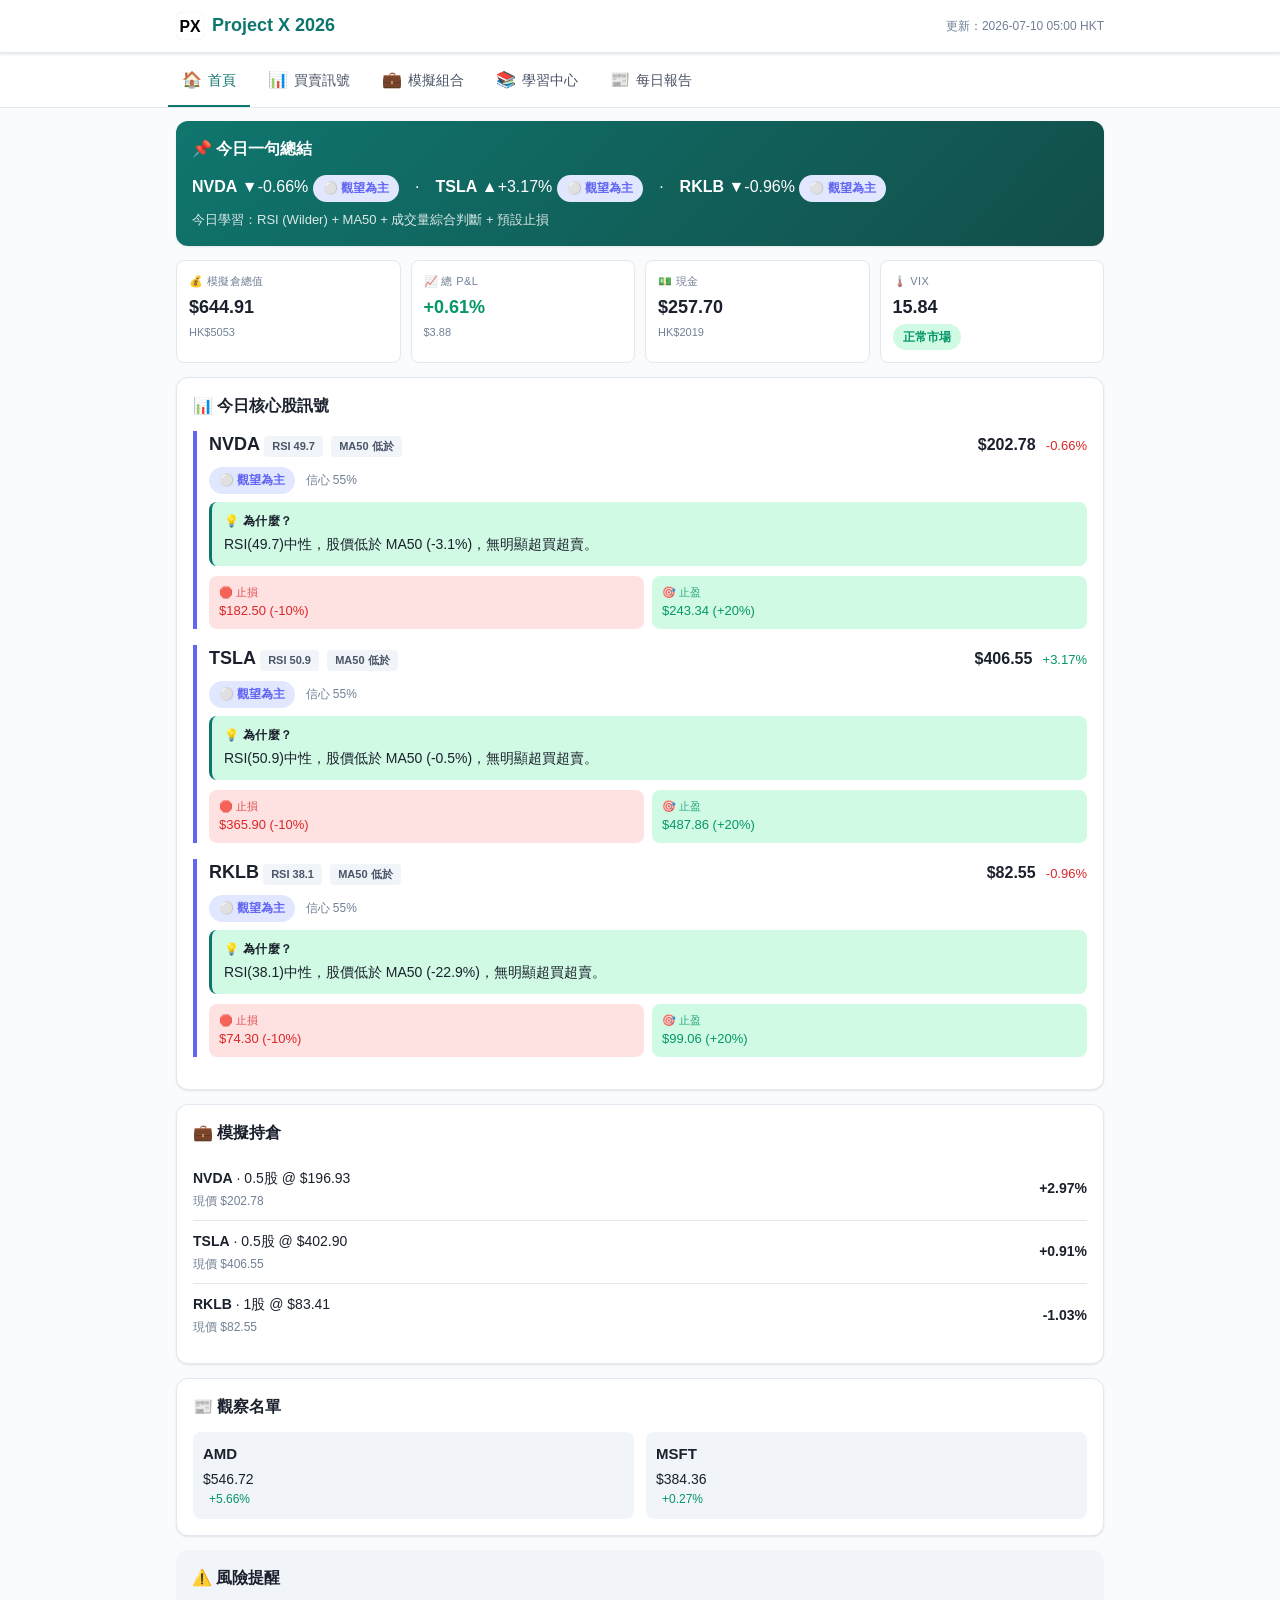
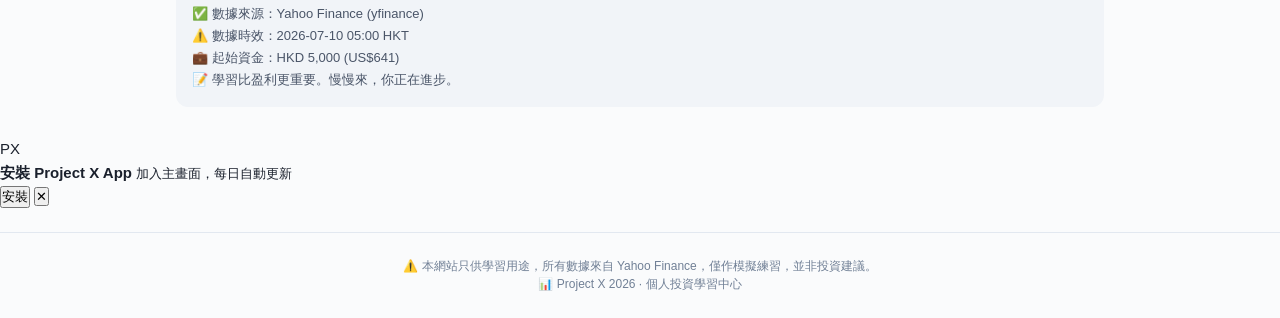
==== index.html @ 793edb9c "feat: PWA install banner (static HTML + simple show/hide JS, icon 用 CSS 文字 PX 避免 SVG render issue)" ====
<!DOCTYPE html>
<html lang="zh-HK">
<head>
<meta charset="UTF-8">
<meta name="viewport" content="width=device-width, initial-scale=1.0">
<meta name="theme-color" content="#ffffff">
<meta name="apple-mobile-web-app-capable" content="yes">
<meta name="apple-mobile-web-app-status-bar-style" content="default">
<meta name="apple-mobile-web-app-title" content="Project X">
<meta name="mobile-web-app-capable" content="yes">
<meta name="viewport" content="width=device-width, initial-scale=1.0, viewport-fit=cover">

<link rel="icon" type="image/svg+xml" href="img/icon-32.svg">
<link rel="icon" type="image/png" sizes="32x32" href="img/icon-32.png">
<link rel="icon" type="image/png" sizes="192x192" href="img/icon-192.png">
<link rel="apple-touch-icon" href="img/icon-180.png">
<link rel="apple-touch-icon" sizes="180x180" href="img/icon-180.png">
<link rel="apple-touch-icon" sizes="152x152" href="img/icon-128.png">
<link rel="manifest" href="manifest.json">

<title>Project X 2026 - 個人投資中心</title>
<link rel="stylesheet" href="css/style.css">
</head>
<body>

<header>
  <div class="header-inner">
    <div class="logo">
      <svg style="width:28px;height:28px;display:block;flex-shrink:0" viewBox="0 0 32 32" xmlns="http://www.w3.org/2000/svg">
        <rect x="0" y="0" width="32" height="32" rx="7" ry="7" fill="#ffffff" stroke="#e2e8f0" stroke-width="0.5"/>
        <text x="16" y="16" text-anchor="middle" dominant-baseline="central" font-family="Arial Black, Arial, Helvetica, sans-serif" font-weight="900" font-size="18" fill="#000000">PX</text>
      </svg>
      <span>Project X 2026</span>
    </div>
    <div class="update-time" id="update-time">載入中…</div>
  </div>
</header>

<nav>
  <div class="nav-inner">
    <a href="index.html" class="nav-link"><span class="nav-icon">🏠</span>首頁</a>
    <a href="signals.html" class="nav-link"><span class="nav-icon">📊</span>買賣訊號</a>
    <a href="portfolio.html" class="nav-link"><span class="nav-icon">💼</span>模擬組合</a>
    <a href="learn.html" class="nav-link"><span class="nav-icon">📚</span>學習中心</a>
    <a href="reports.html" class="nav-link"><span class="nav-icon">📰</span>每日報告</a>
  </div>
</nav>

<main>
  <div id="content">
    <div class="loading">載入今日報告…</div>
  </div>
</main>

<!-- PWA Install Banner (static HTML, JS controls show/hide) -->
<div id="pwa-install-banner" class="pwa-banner hidden" role="dialog" aria-label="安裝 Project X App">
  <div class="pwa-banner-icon" aria-hidden="true">PX</div>
  <div class="pwa-banner-text">
    <strong>安裝 Project X App</strong>
    <small>加入主畫面，每日自動更新</small>
  </div>
  <div class="pwa-banner-actions">
    <button type="button" class="pwa-banner-btn pwa-banner-btn-primary" id="pwa-install-btn">安裝</button>
    <button type="button" class="pwa-banner-btn pwa-banner-btn-secondary" id="pwa-dismiss-btn" aria-label="關閉">✕</button>
  </div>
</div>

<footer>
  <p>⚠️ 本網站只供學習用途，所有數據來自 Yahoo Finance，僅作模擬練習，並非投資建議。</p>
  <p>📊 Project X 2026 · 個人投資學習中心</p>
</footer>

<script src="js/common.js"></script>
<script src="js/pwa-install.js"></script>
<script>
async function init() {
  const [daily, portfolio] = await Promise.all([
    loadJSON('daily_report.json'),
    loadJSON('portfolio.json')
  ]);

  if (!daily || !portfolio) {
    document.getElementById('content').innerHTML = `
      <div class="empty">
        <p>⚠️ 暫時未有今日數據</p>
        <p style="margin-top:8px;font-size:12px;">系統將於每個交易日 21:30 HKT 自動更新</p>
      </div>`;
    return;
  }

  setHeaderDate(daily.date);

  const regime = daily.regime || '正常市場';
  const regimeClass = regime.includes('防禦') ? 'sell' : regime.includes('謹慎') ? 'warn' : 'buy';
  const totalPnL = portfolio.total_pnl_pct || 0;
  const totalValue = portfolio.total_value_usd || 0;
  const totalPnLUSD = portfolio.total_pnl_usd || 0;
  const cash = portfolio.cash_usd || 0;
  const fx = daily.fx_usdhkd || 7.80;

  const oneLiners = daily.signals.map(s => {
    const cls = signalClass(s.signal);
    const arrow = s.change_pct > 0 ? '▲' : s.change_pct < 0 ? '▼' : '━';
    return `<strong>${s.ticker}</strong> ${arrow}${formatPct(s.change_pct)} <span class="signal signal-${cls}">${signalText(s.signal)}</span>`;
  }).join('　·　');

  const posList = (portfolio.positions || []).map(p => {
    const pnl = p.pnl_pct || 0;
    const cls = pnl > 0 ? 'up' : pnl < 0 ? 'down' : '';
    return `<div class="position-row">
      <div>
        <strong>${p.ticker}</strong> · ${p.shares}股 @ ${formatUSD(p.entry_price)}
        <div class="position-detail">現價 ${formatUSD(p.current_price || p.entry_price)}</div>
      </div>
      <div class="${cls}" style="font-weight:600">${formatPct(pnl)}</div>
    </div>`;
  }).join('');

  document.getElementById('content').innerHTML = `
    <div class="card" style="background:linear-gradient(135deg,#0f766e 0%,#134e4a 100%);color:white;border:none">
      <h2 style="color:white">📌 今日一句總結</h2>
      <p style="font-size:16px;line-height:1.6">${oneLiners}</p>
      <p style="font-size:13px;margin-top:8px;opacity:0.85">${daily.learning_focus || ''}</p>
    </div>

    <div class="stats">
      <div class="stat">
        <div class="stat-label">💰 模擬倉總值</div>
        <div class="stat-value">${formatUSD(totalValue)}</div>
        <div style="font-size:11px;color:var(--text-mute);margin-top:2px">${formatHKD(totalValue * fx)}</div>
      </div>
      <div class="stat">
        <div class="stat-label">📈 總 P&L</div>
        <div class="stat-value ${totalPnL >= 0 ? 'up' : 'down'}">${formatPct(totalPnL)}</div>
        <div style="font-size:11px;color:var(--text-mute);margin-top:2px">${formatUSD(totalPnLUSD)}</div>
      </div>
      <div class="stat">
        <div class="stat-label">💵 現金</div>
        <div class="stat-value">${formatUSD(cash)}</div>
        <div style="font-size:11px;color:var(--text-mute);margin-top:2px">${formatHKD(cash * fx)}</div>
      </div>
      <div class="stat">
        <div class="stat-label">🌡️ VIX</div>
        <div class="stat-value">${daily.vix || '—'}</div>
        <div style="font-size:11px;color:var(--text-mute);margin-top:2px">
          <span class="signal signal-${regimeClass}">${regime}</span>
        </div>
      </div>
    </div>

    <div class="card">
      <h2>📊 今日核心股訊號</h2>
      ${daily.signals.map(s => {
        const ind = s.indicators || {};
        const cls = signalClass(s.signal);
        const changeCls = s.change_pct > 0 ? 'up' : s.change_pct < 0 ? 'down' : '';
        return `
          <div class="stock-card ${cls}">
            <div class="stock-header">
              <div>
                <span class="stock-ticker">${s.ticker}</span>
                <span class="badge">RSI ${ind.rsi14 || '—'}</span>
                <span class="badge">MA50 ${ind.trend || '—'}</span>
              </div>
              <div>
                <span class="stock-price">${formatUSD(s.price)}</span>
                <span class="stock-change ${changeCls}">${formatPct(s.change_pct)}</span>
              </div>
            </div>
            <div>
              <span class="signal signal-${cls}">${signalText(s.signal)}</span>
              <span style="font-size:12px;color:var(--text-mute);margin-left:6px">信心 ${s.confidence}%</span>
            </div>
            <div class="reason-block">
              <h4>💡 為什麼？</h4>
              ${escapeHTML(s.reason)}
            </div>
            <div class="price-target">
              <div class="target target-sl">
                <div class="target-label">🛑 止損</div>
                <div>${formatUSD(s.stop_loss_suggested)} (-10%)</div>
              </div>
              <div class="target target-tp">
                <div class="target-label">🎯 止盈</div>
                <div>${formatUSD(s.take_profit_suggested)} (+20%)</div>
              </div>
            </div>
          </div>
        `;
      }).join('')}
    </div>

    <div class="card">
      <h2>💼 模擬持倉</h2>
      ${posList || '<div class="empty">未有持倉</div>'}
    </div>

    <div class="card">
      <h2>📰 觀察名單</h2>
      <div style="display:flex;gap:12px;flex-wrap:wrap">
        ${(daily.secondary || []).map(s => `
          <div style="flex:1;min-width:140px;padding:10px;background:var(--bg-soft);border-radius:8px">
            <div style="font-weight:600">${s.ticker}</div>
            <div style="font-size:14px;margin-top:4px">${formatUSD(s.price)}</div>
            <div class="stock-change ${s.change_pct > 0 ? 'up' : 'down'}" style="font-size:12px">${formatPct(s.change_pct)}</div>
          </div>
        `).join('')}
      </div>
    </div>

    <div class="card card-soft">
      <h2>⚠️ 風險提醒</h2>
      <p style="font-size:13px;color:var(--text-soft);line-height:1.7">
        ✅ 數據來源：Yahoo Finance (yfinance)<br>
        ⚠️ 數據時效：${daily.date}<br>
        💼 起始資金：HKD 5,000 (US$641)<br>
        📝 學習比盈利更重要。慢慢來，你正在進步。
      </p>
    </div>
  `;
}

init();
</script>

</body>
</html>
---- css/style.css ----
/* Project X 2026 - 淺色主題 mobile-first */
:root {
  --bg: #fafbfc;
  --bg-card: #ffffff;
  --bg-soft: #f1f4f8;
  --text: #1a202c;
  --text-soft: #4a5568;
  --text-mute: #718096;
  --border: #e2e8f0;
  --accent: #0f766e;
  --accent-soft: #d1fae5;
  --buy: #059669;
  --buy-soft: #d1fae5;
  --sell: #dc2626;
  --sell-soft: #fee2e2;
  --warn: #d97706;
  --warn-soft: #fef3c7;
  --neutral: #6366f1;
  --neutral-soft: #e0e7ff;
  --shadow: 0 1px 3px rgba(0,0,0,0.06), 0 1px 2px rgba(0,0,0,0.04);
  --shadow-hover: 0 4px 12px rgba(0,0,0,0.08);
  --radius: 12px;
  --radius-sm: 8px;
}

* { box-sizing: border-box; margin: 0; padding: 0; }

html { font-size: 16px; -webkit-text-size-adjust: 100%; }
body {
  font-family: -apple-system, BlinkMacSystemFont, "PingFang HK", "Microsoft JhengHei", "Noto Sans TC", sans-serif;
  background: var(--bg);
  color: var(--text);
  line-height: 1.55;
  font-size: 15px;
  -webkit-font-smoothing: antialiased;
}

a { color: var(--accent); text-decoration: none; }
a:hover { text-decoration: underline; }

/* ===== Header ===== */
header {
  background: var(--bg-card);
  border-bottom: 1px solid var(--border);
  position: sticky;
  top: 0;
  z-index: 100;
  box-shadow: var(--shadow);
}
.header-inner {
  max-width: 960px;
  margin: 0 auto;
  padding: 12px 16px;
  display: flex;
  justify-content: space-between;
  align-items: center;
  flex-wrap: wrap;
  gap: 8px;
}
.logo {
  font-size: 18px;
  font-weight: 700;
  color: var(--accent);
  display: flex;
  align-items: center;
  gap: 8px;
}
.logo-icon {
  width: 28px; height: 28px;
  background: var(--accent);
  color: white;
  border-radius: 8px;
  display: inline-flex;
  align-items: center;
  justify-content: center;
  font-size: 14px;
}
.logo-icon-svg {
  width: 28px;
  height: 28px;
  flex-shrink: 0;
}
.update-time {
  font-size: 12px;
  color: var(--text-mute);
}

/* ===== Nav Tabs ===== */
nav {
  background: var(--bg-card);
  border-bottom: 1px solid var(--border);
  position: sticky;
  top: 56px;
  z-index: 99;
  overflow-x: auto;
  -webkit-overflow-scrolling: touch;
}
nav::-webkit-scrollbar { display: none; }
.nav-inner {
  max-width: 960px;
  margin: 0 auto;
  padding: 0 8px;
  display: flex;
  gap: 4px;
}
.nav-link {
  padding: 12px 14px;
  color: var(--text-soft);
  font-size: 14px;
  font-weight: 500;
  white-space: nowrap;
  border-bottom: 2px solid transparent;
  transition: all 0.15s;
  display: flex;
  align-items: center;
  gap: 6px;
}
.nav-link:hover { color: var(--accent); text-decoration: none; }
.nav-link.active {
  color: var(--accent);
  border-bottom-color: var(--accent);
}
.nav-icon { font-size: 16px; }

/* ===== Main ===== */
main {
  max-width: 960px;
  margin: 0 auto;
  padding: 16px;
}

/* ===== Card ===== */
.card {
  background: var(--bg-card);
  border-radius: var(--radius);
  border: 1px solid var(--border);
  padding: 16px;
  margin-bottom: 14px;
  box-shadow: var(--shadow);
}
.card h2 {
  font-size: 16px;
  font-weight: 600;
  margin-bottom: 12px;
  color: var(--text);
  display: flex;
  align-items: center;
  gap: 8px;
}
.card h3 {
  font-size: 14px;
  font-weight: 600;
  margin-bottom: 8px;
  color: var(--text-soft);
}
.card-soft {
  background: var(--bg-soft);
  border: none;
  box-shadow: none;
}

/* ===== Signal pill ===== */
.signal {
  display: inline-block;
  padding: 4px 10px;
  border-radius: 999px;
  font-size: 12px;
  font-weight: 600;
}
.signal-buy { background: var(--buy-soft); color: var(--buy); }
.signal-sell { background: var(--sell-soft); color: var(--sell); }
.signal-warn { background: var(--warn-soft); color: var(--warn); }
.signal-hold { background: var(--neutral-soft); color: var(--neutral); }
.signal-na { background: var(--bg-soft); color: var(--text-mute); }

/* ===== Stats grid ===== */
.stats {
  display: grid;
  grid-template-columns: repeat(2, 1fr);
  gap: 10px;
  margin-bottom: 14px;
}
.stat {
  background: var(--bg-card);
  border-radius: var(--radius-sm);
  padding: 12px;
  border: 1px solid var(--border);
}
.stat-label {
  font-size: 11px;
  color: var(--text-mute);
  text-transform: uppercase;
  letter-spacing: 0.4px;
}
.stat-value {
  font-size: 18px;
  font-weight: 700;
  margin-top: 4px;
  color: var(--text);
}
.stat-value.up { color: var(--buy); }
.stat-value.down { color: var(--sell); }

/* ===== Stock card ===== */
.stock-card {
  border-left: 4px solid var(--border);
  padding-left: 12px;
  margin-bottom: 16px;
}
.stock-card.buy { border-left-color: var(--buy); }
.stock-card.sell { border-left-color: var(--sell); }
.stock-card.warn { border-left-color: var(--warn); }
.stock-card.hold { border-left-color: var(--neutral); }
.stock-header {
  display: flex;
  justify-content: space-between;
  align-items: center;
  flex-wrap: wrap;
  gap: 8px;
  margin-bottom: 8px;
}
.stock-ticker {
  font-size: 18px;
  font-weight: 700;
}
.stock-price {
  font-size: 16px;
  font-weight: 600;
}
.stock-change {
  font-size: 13px;
  margin-left: 6px;
}
.stock-change.up { color: var(--buy); }
.stock-change.down { color: var(--sell); }

/* ===== Indicator row ===== */
.indicators {
  display: grid;
  grid-template-columns: repeat(2, 1fr);
  gap: 8px;
  margin: 12px 0;
}
.indicator {
  background: var(--bg-soft);
  padding: 8px 10px;
  border-radius: var(--radius-sm);
}
.indicator-label {
  font-size: 11px;
  color: var(--text-mute);
}
.indicator-value {
  font-size: 14px;
  font-weight: 600;
  margin-top: 2px;
}

/* ===== Reasoning block ===== */
.reason-block {
  background: var(--accent-soft);
  border-radius: var(--radius-sm);
  padding: 10px 12px;
  margin: 8px 0;
  font-size: 14px;
  border-left: 3px solid var(--accent);
}
.reason-block.why-buy {
  background: var(--buy-soft);
  border-left-color: var(--buy);
}
.reason-block.why-sell {
  background: var(--sell-soft);
  border-left-color: var(--sell);
}
.reason-block h4 {
  font-size: 12px;
  font-weight: 700;
  text-transform: uppercase;
  letter-spacing: 0.3px;
  margin-bottom: 4px;
  display: flex;
  align-items: center;
  gap: 4px;
}

/* ===== Price target ===== */
.price-target {
  display: grid;
  grid-template-columns: 1fr 1fr;
  gap: 8px;
  margin: 10px 0;
}
.target {
  padding: 8px 10px;
  border-radius: var(--radius-sm);
  font-size: 13px;
}
.target-sl {
  background: var(--sell-soft);
  color: var(--sell);
}
.target-tp {
  background: var(--buy-soft);
  color: var(--buy);
}
.target-label {
  font-size: 11px;
  opacity: 0.8;
}

/* ===== Tip card ===== */
.tip {
  background: var(--warn-soft);
  border-radius: var(--radius-sm);
  padding: 10px 12px;
  margin: 10px 0;
  font-size: 13px;
  border-left: 3px solid var(--warn);
}
.tip-icon { margin-right: 6px; }

/* ===== Term explanation ===== */
.term {
  border-bottom: 1px dashed var(--text-mute);
  cursor: help;
  position: relative;
}
.term[data-tooltip]:hover::after {
  content: attr(data-tooltip);
  position: absolute;
  bottom: 100%;
  left: 50%;
  transform: translateX(-50%);
  background: var(--text);
  color: var(--bg-card);
  padding: 6px 10px;
  border-radius: 6px;
  font-size: 12px;
  white-space: pre-wrap;
  max-width: 240px;
  z-index: 1000;
  box-shadow: var(--shadow-hover);
}

/* ===== Portfolio ===== */
.position-row {
  display: grid;
  grid-template-columns: 1fr auto;
  align-items: center;
  padding: 10px 0;
  border-bottom: 1px solid var(--border);
  font-size: 14px;
}
.position-row:last-child { border-bottom: none; }
.position-detail {
  font-size: 12px;
  color: var(--text-mute);
  margin-top: 2px;
}

/* ===== Chart ===== */
.chart-container {
  position: relative;
  height: 280px;
  margin: 12px 0;
}
.chart-container-sm {
  height: 180px;
}

/* ===== News ===== */
.news-item {
  padding: 12px 0;
  border-bottom: 1px solid var(--border);
}
.news-item:last-child { border-bottom: none; }
.news-source {
  font-size: 11px;
  color: var(--text-mute);
  margin-bottom: 4px;
  text-transform: uppercase;
}
.news-title {
  font-size: 14px;
  font-weight: 500;
  color: var(--text);
}
.news-title:hover { color: var(--accent); }
.news-time {
  font-size: 11px;
  color: var(--text-mute);
  margin-top: 4px;
}

/* ===== Term glossary ===== */
.glossary-item {
  margin-bottom: 16px;
}
.glossary-term {
  font-weight: 600;
  color: var(--accent);
  font-size: 15px;
  margin-bottom: 4px;
}
.glossary-def {
  font-size: 14px;
  color: var(--text-soft);
  line-height: 1.6;
}

/* ===== Step list ===== */
.steps {
  counter-reset: step;
  list-style: none;
  margin: 8px 0;
}
.steps li {
  counter-increment: step;
  padding: 8px 0 8px 32px;
  position: relative;
  font-size: 14px;
}
.steps li::before {
  content: counter(step);
  position: absolute;
  left: 0;
  top: 8px;
  width: 22px;
  height: 22px;
  background: var(--accent);
  color: white;
  border-radius: 50%;
  font-size: 12px;
  font-weight: 700;
  display: flex;
  align-items: center;
  justify-content: center;
}

/* ===== Badge ===== */
.badge {
  display: inline-block;
  padding: 2px 8px;
  border-radius: 4px;
  font-size: 11px;
  font-weight: 600;
  background: var(--bg-soft);
  color: var(--text-soft);
  margin-right: 4px;
}
.badge-buy { background: var(--buy-soft); color: var(--buy); }
.badge-sell { background: var(--sell-soft); color: var(--sell); }

/* ===== Footer ===== */
footer {
  text-align: center;
  padding: 24px 16px;
  color: var(--text-mute);
  font-size: 12px;
  border-top: 1px solid var(--border);
  margin-top: 24px;
}

/* ===== Empty / Loading ===== */
.loading {
  text-align: center;
  padding: 32px;
  color: var(--text-mute);
  font-size: 14px;
}
.empty {
  text-align: center;
  padding: 24px;
  color: var(--text-mute);
  font-size: 14px;
}

/* ===== Mobile responsive ===== */
@media (max-width: 600px) {
  main { padding: 12px; }
  .header-inner { padding: 10px 12px; }
  .logo { font-size: 16px; }
  .card { padding: 14px; }
  .stats { grid-template-columns: repeat(2, 1fr); gap: 8px; }
  .stat-value { font-size: 16px; }
  .stock-ticker { font-size: 16px; }
  .stock-price { font-size: 15px; }
  .indicators { grid-template-columns: 1fr; }
  .price-target { grid-template-columns: 1fr; }
}

@media (min-width: 768px) {
  .stats { grid-template-columns: repeat(4, 1fr); }
  .indicators { grid-template-columns: repeat(4, 1fr); }
  .price-target { grid-template-columns: 1fr 1fr; }
}
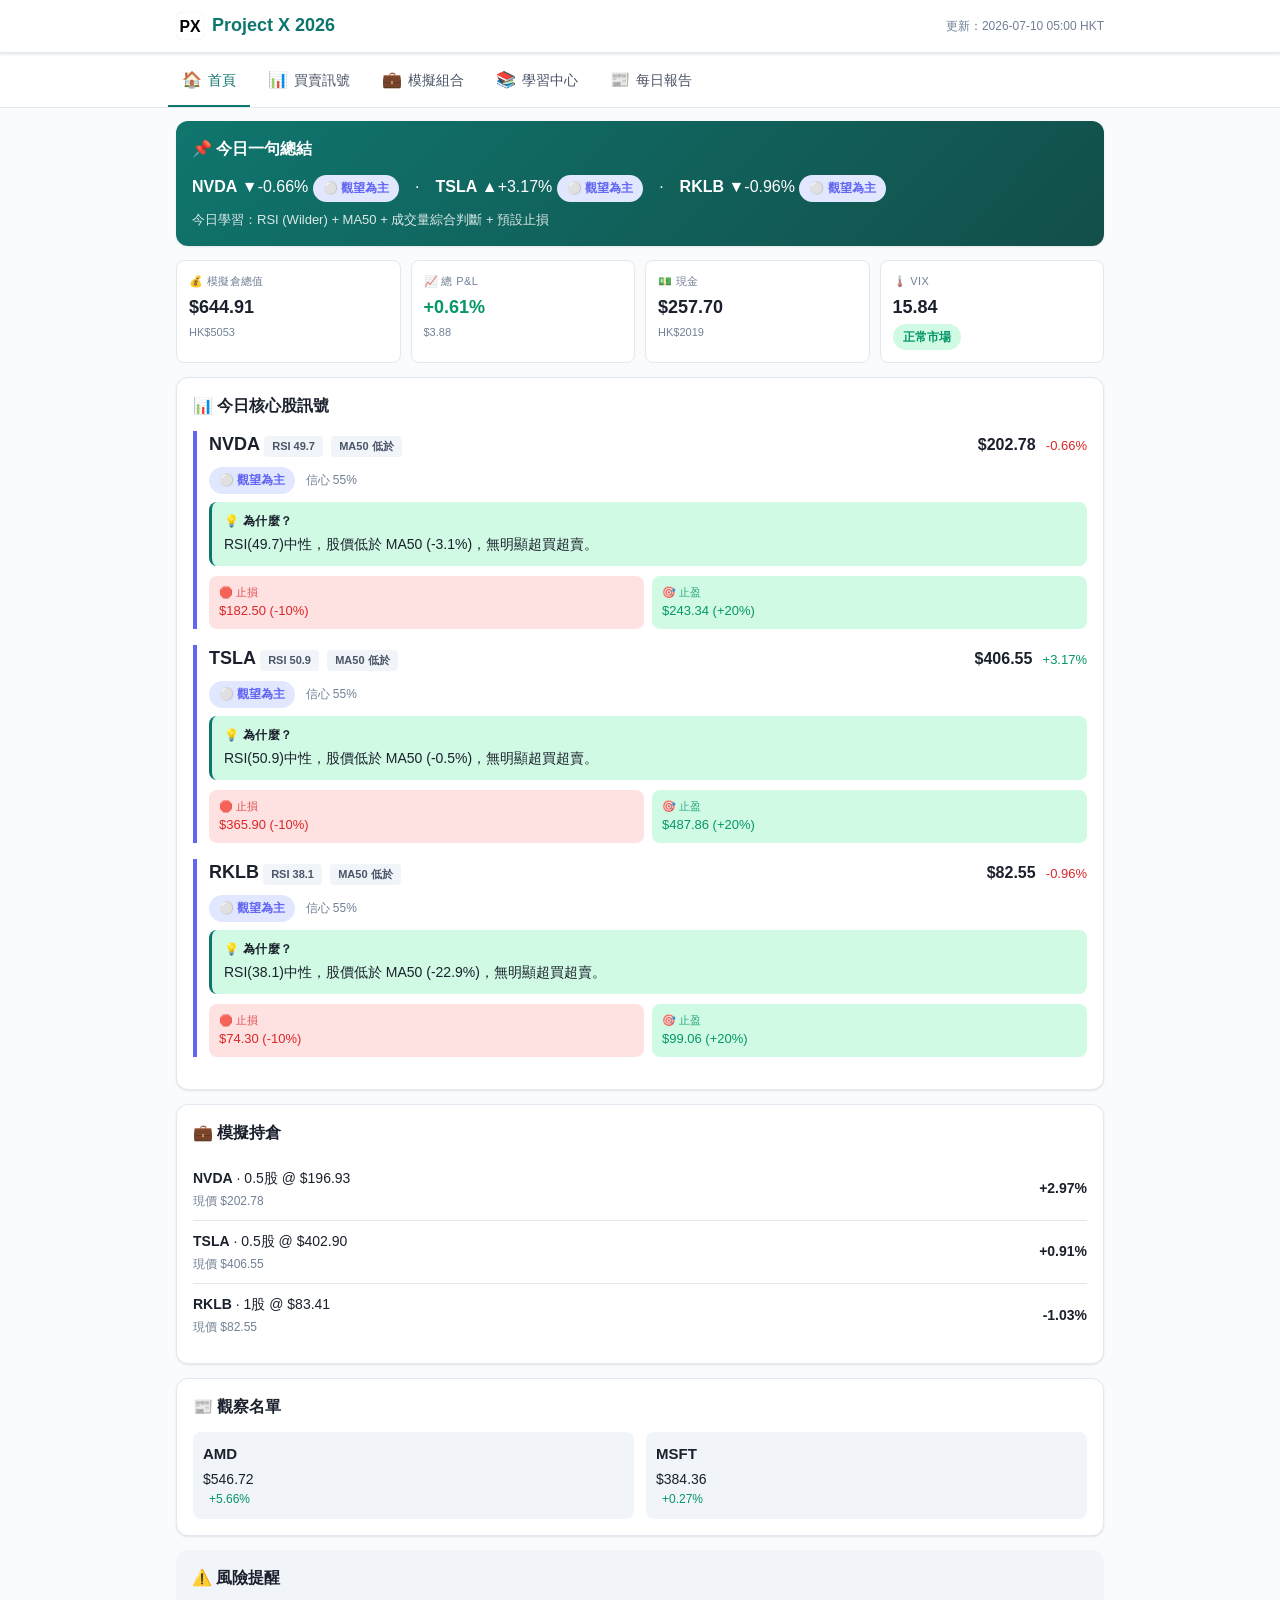
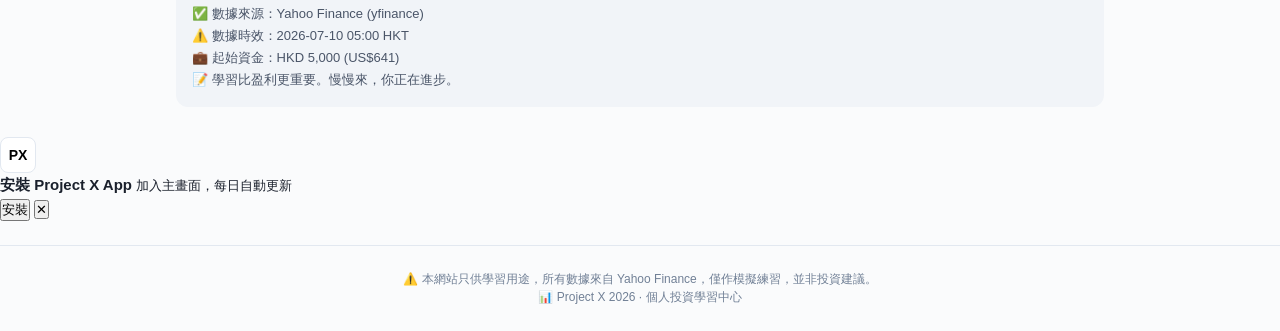
==== commit b9e9cdb1: "fix: PWA banner icon inline styles (避免 CSS load order issue)" ====
--- a/index.html
+++ b/index.html
@@ -54,7 +54,7 @@
 
 <!-- PWA Install Banner (static HTML, JS controls show/hide) -->
 <div id="pwa-install-banner" class="pwa-banner hidden" role="dialog" aria-label="安裝 Project X App">
-  <div class="pwa-banner-icon" aria-hidden="true">PX</div>
+  <div class="pwa-banner-icon" aria-hidden="true" style="width:36px;height:36px;flex-shrink:0;border-radius:8px;background:#ffffff;border:1px solid #e2e8f0;display:flex;align-items:center;justify-content:center;font-family:Arial Black,Arial,sans-serif;font-weight:900;font-size:14px;color:#000000;line-height:1;">PX</div>
   <div class="pwa-banner-text">
     <strong>安裝 Project X App</strong>
     <small>加入主畫面，每日自動更新</small>
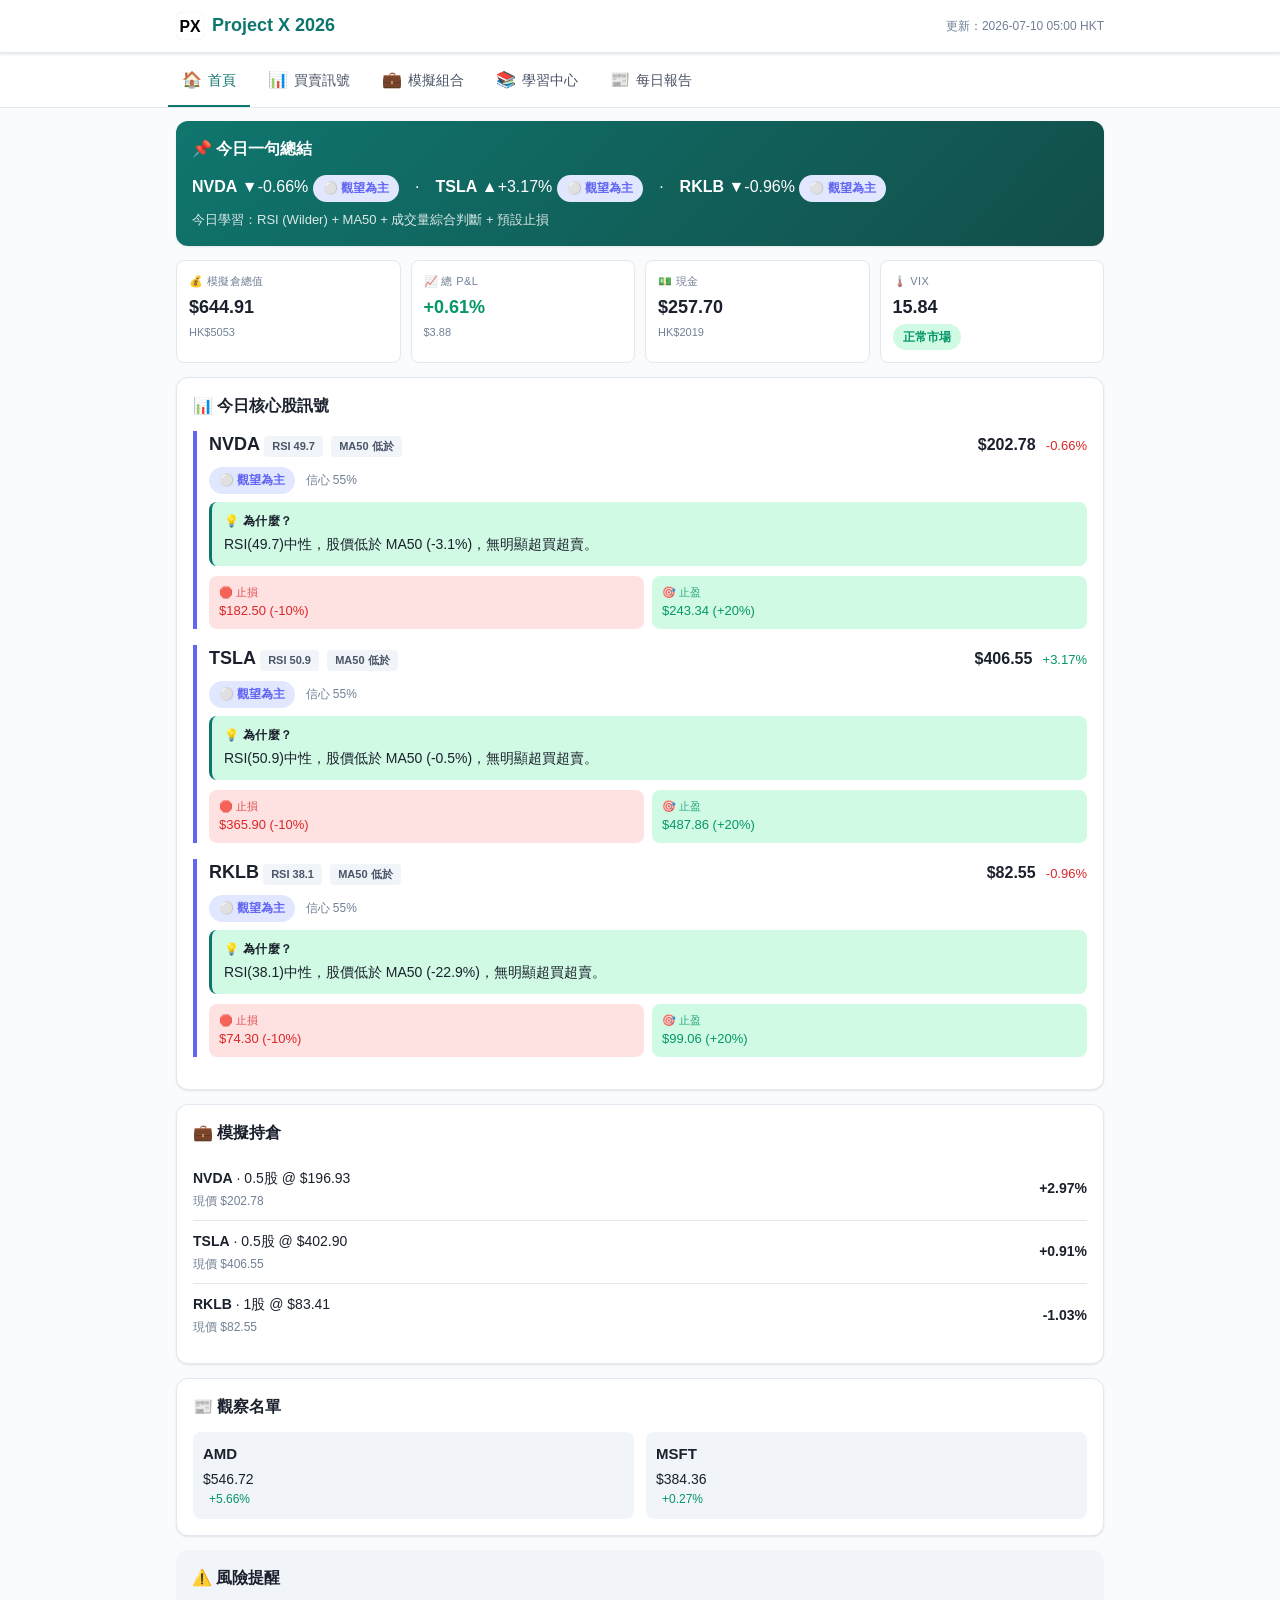
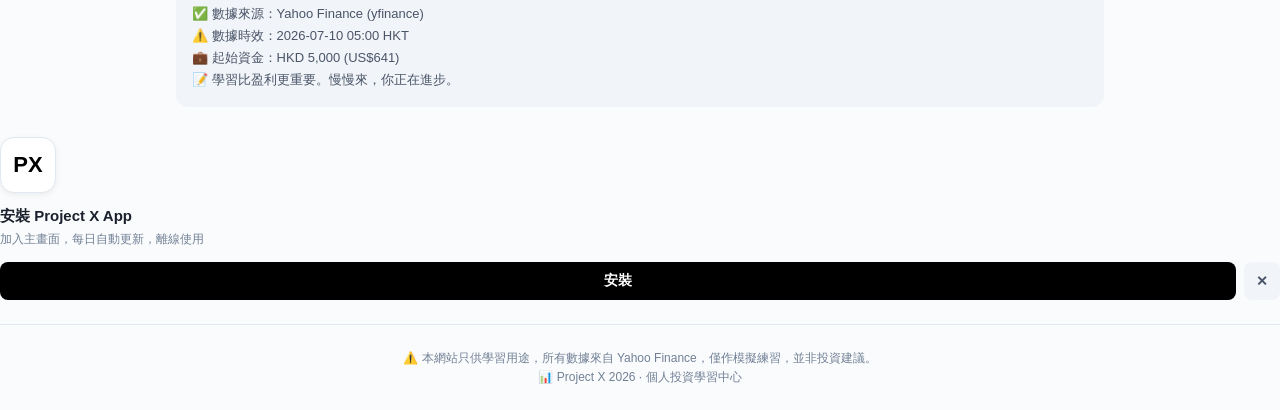
==== commit 0a5a61cf: "feat: PWA banner vertical layout (icon top, button middle, text bottom) + larger 56x56 icon" ====
--- a/index.html
+++ b/index.html
@@ -52,16 +52,16 @@
   </div>
 </main>
 
-<!-- PWA Install Banner (static HTML, JS controls show/hide) -->
+<!-- PWA Install Banner (vertical layout: icon top, button middle, text bottom) -->
 <div id="pwa-install-banner" class="pwa-banner hidden" role="dialog" aria-label="安裝 Project X App">
-  <div class="pwa-banner-icon" aria-hidden="true" style="width:36px;height:36px;flex-shrink:0;border-radius:8px;background:#ffffff;border:1px solid #e2e8f0;display:flex;align-items:center;justify-content:center;font-family:Arial Black,Arial,sans-serif;font-weight:900;font-size:14px;color:#000000;line-height:1;">PX</div>
-  <div class="pwa-banner-text">
-    <strong>安裝 Project X App</strong>
-    <small>加入主畫面，每日自動更新</small>
-  </div>
-  <div class="pwa-banner-actions">
-    <button type="button" class="pwa-banner-btn pwa-banner-btn-primary" id="pwa-install-btn">安裝</button>
-    <button type="button" class="pwa-banner-btn pwa-banner-btn-secondary" id="pwa-dismiss-btn" aria-label="關閉">✕</button>
+  <div class="pwa-banner-icon" aria-hidden="true" style="width:56px;height:56px;flex-shrink:0;border-radius:14px;background:#ffffff;border:1px solid #e2e8f0;display:flex;align-items:center;justify-content:center;font-family:Arial Black,Arial,sans-serif;font-weight:900;font-size:22px;color:#000000;line-height:1;margin-bottom:12px;box-shadow:0 2px 6px rgba(0,0,0,0.06);">PX</div>
+  <div class="pwa-banner-text" style="margin-bottom:14px;line-height:1.4;">
+    <strong style="display:block;font-size:15px;color:#1a202c;font-weight:700;margin-bottom:4px;">安裝 Project X App</strong>
+    <small style="font-size:12px;color:#718096;line-height:1.5;display:block;">加入主畫面，每日自動更新，離線使用</small>
+  </div>
+  <div class="pwa-banner-actions" style="display:flex;gap:8px;width:100%;">
+    <button type="button" class="pwa-banner-btn pwa-banner-btn-primary" id="pwa-install-btn" style="border:none;padding:10px 16px;border-radius:8px;font-size:14px;font-weight:600;cursor:pointer;font-family:inherit;flex:1;background:#000000;color:#ffffff;">安裝</button>
+    <button type="button" class="pwa-banner-btn pwa-banner-btn-secondary" id="pwa-dismiss-btn" aria-label="關閉" style="border:none;padding:10px 12px;border-radius:8px;font-size:14px;font-weight:600;cursor:pointer;font-family:inherit;background:#f1f4f8;color:#4a5568;flex:0 0 auto;">✕</button>
   </div>
 </div>
 
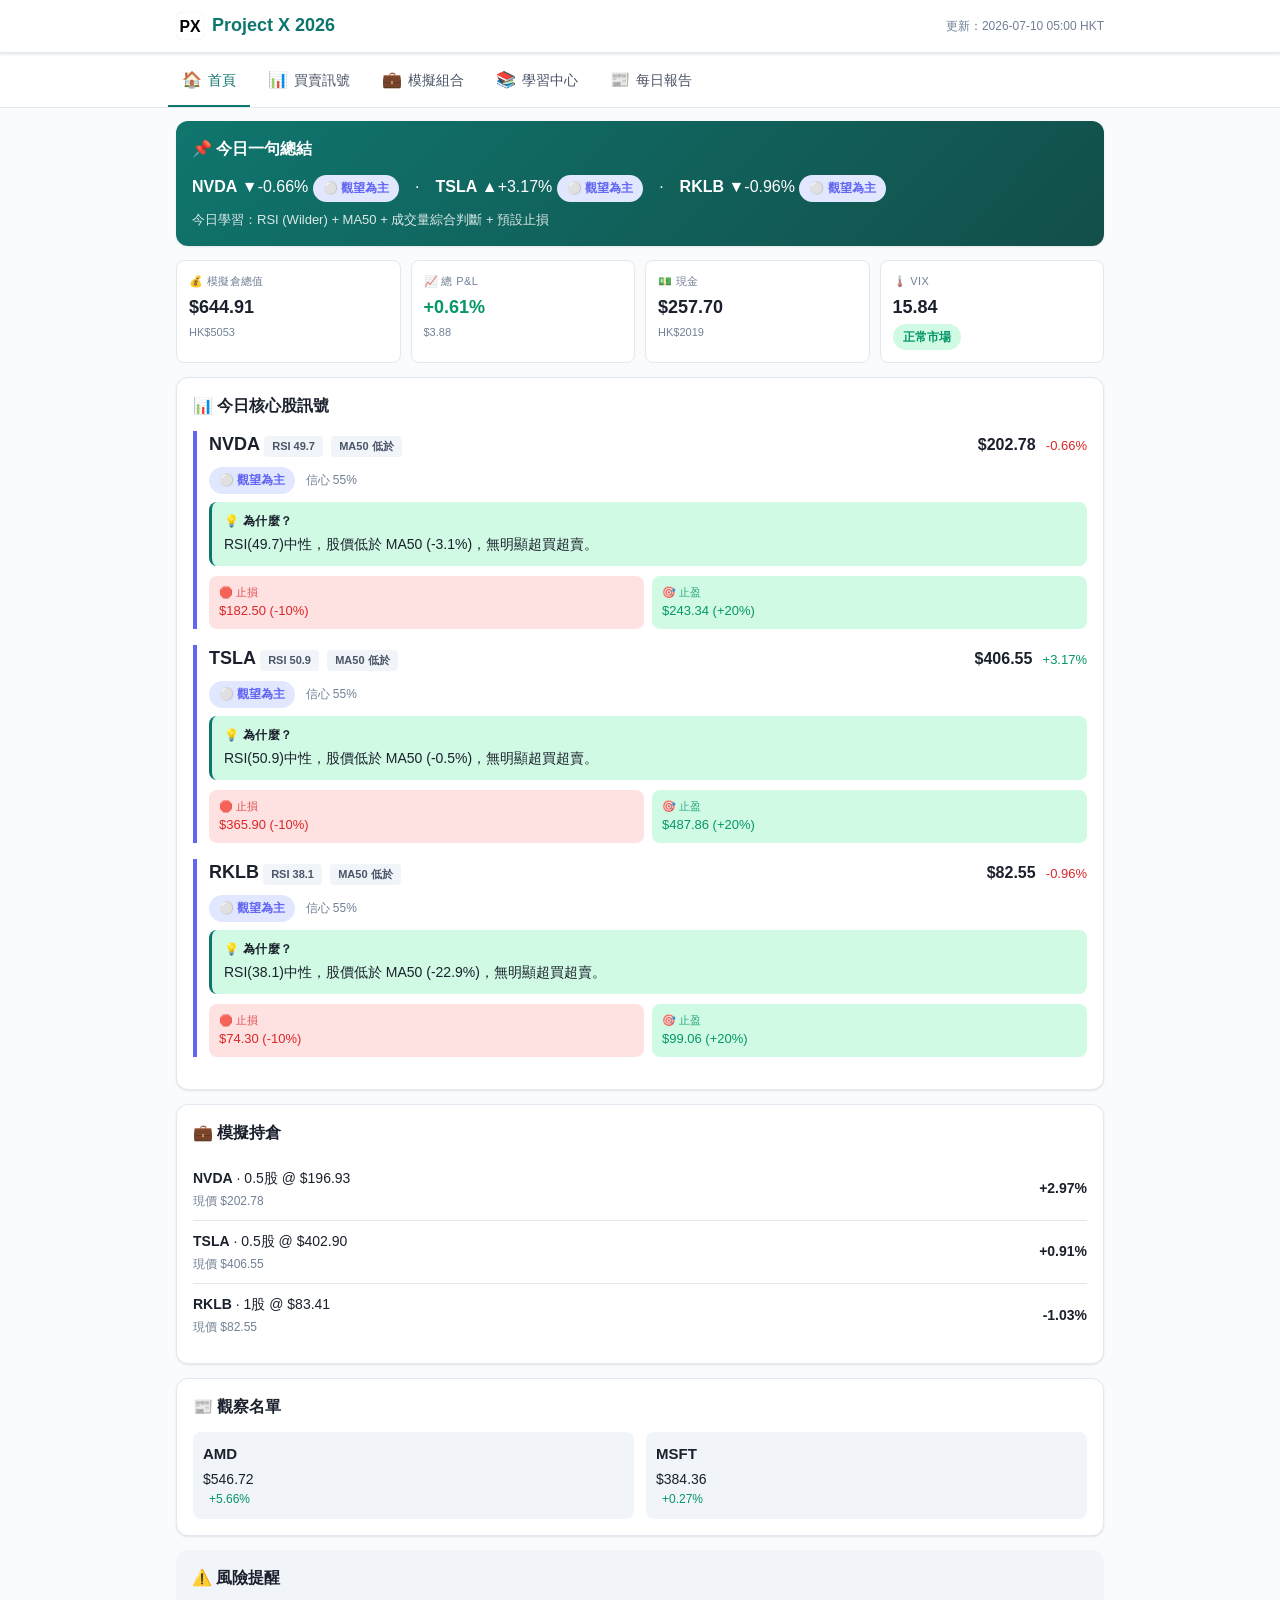
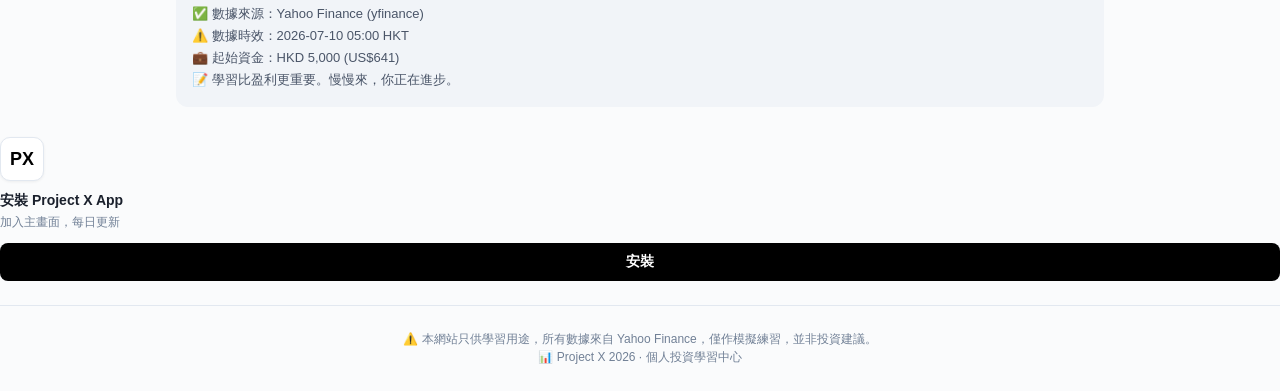
==== commit 738adce0: "refactor: 移除 ✕ dismiss + 縮小 icon 44x44 + 固定 280px width (簡潔 design)" ====
--- a/index.html
+++ b/index.html
@@ -54,14 +54,13 @@
 
 <!-- PWA Install Banner (vertical layout: icon top, button middle, text bottom) -->
 <div id="pwa-install-banner" class="pwa-banner hidden" role="dialog" aria-label="安裝 Project X App">
-  <div class="pwa-banner-icon" aria-hidden="true" style="width:56px;height:56px;flex-shrink:0;border-radius:14px;background:#ffffff;border:1px solid #e2e8f0;display:flex;align-items:center;justify-content:center;font-family:Arial Black,Arial,sans-serif;font-weight:900;font-size:22px;color:#000000;line-height:1;margin-bottom:12px;box-shadow:0 2px 6px rgba(0,0,0,0.06);">PX</div>
-  <div class="pwa-banner-text" style="margin-bottom:14px;line-height:1.4;">
-    <strong style="display:block;font-size:15px;color:#1a202c;font-weight:700;margin-bottom:4px;">安裝 Project X App</strong>
-    <small style="font-size:12px;color:#718096;line-height:1.5;display:block;">加入主畫面，每日自動更新，離線使用</small>
-  </div>
-  <div class="pwa-banner-actions" style="display:flex;gap:8px;width:100%;">
-    <button type="button" class="pwa-banner-btn pwa-banner-btn-primary" id="pwa-install-btn" style="border:none;padding:10px 16px;border-radius:8px;font-size:14px;font-weight:600;cursor:pointer;font-family:inherit;flex:1;background:#000000;color:#ffffff;">安裝</button>
-    <button type="button" class="pwa-banner-btn pwa-banner-btn-secondary" id="pwa-dismiss-btn" aria-label="關閉" style="border:none;padding:10px 12px;border-radius:8px;font-size:14px;font-weight:600;cursor:pointer;font-family:inherit;background:#f1f4f8;color:#4a5568;flex:0 0 auto;">✕</button>
+  <div class="pwa-banner-icon" aria-hidden="true" style="width:44px;height:44px;flex-shrink:0;border-radius:10px;background:#ffffff;border:1px solid #e2e8f0;display:flex;align-items:center;justify-content:center;font-family:Arial Black,Arial,sans-serif;font-weight:900;font-size:18px;color:#000000;line-height:1;margin-bottom:10px;box-shadow:0 1px 3px rgba(0,0,0,0.06);">PX</div>
+  <div class="pwa-banner-text" style="margin-bottom:12px;line-height:1.4;">
+    <strong style="display:block;font-size:14px;color:#1a202c;font-weight:600;margin-bottom:2px;">安裝 Project X App</strong>
+    <small style="font-size:12px;color:#718096;line-height:1.5;display:block;">加入主畫面，每日更新</small>
+  </div>
+  <div class="pwa-banner-actions" style="width:100%;">
+    <button type="button" class="pwa-banner-btn" id="pwa-install-btn" style="border:none;padding:10px 16px;border-radius:8px;font-size:14px;font-weight:600;cursor:pointer;font-family:inherit;background:#000000;color:#ffffff;width:100%;display:block;">安裝</button>
   </div>
 </div>
 
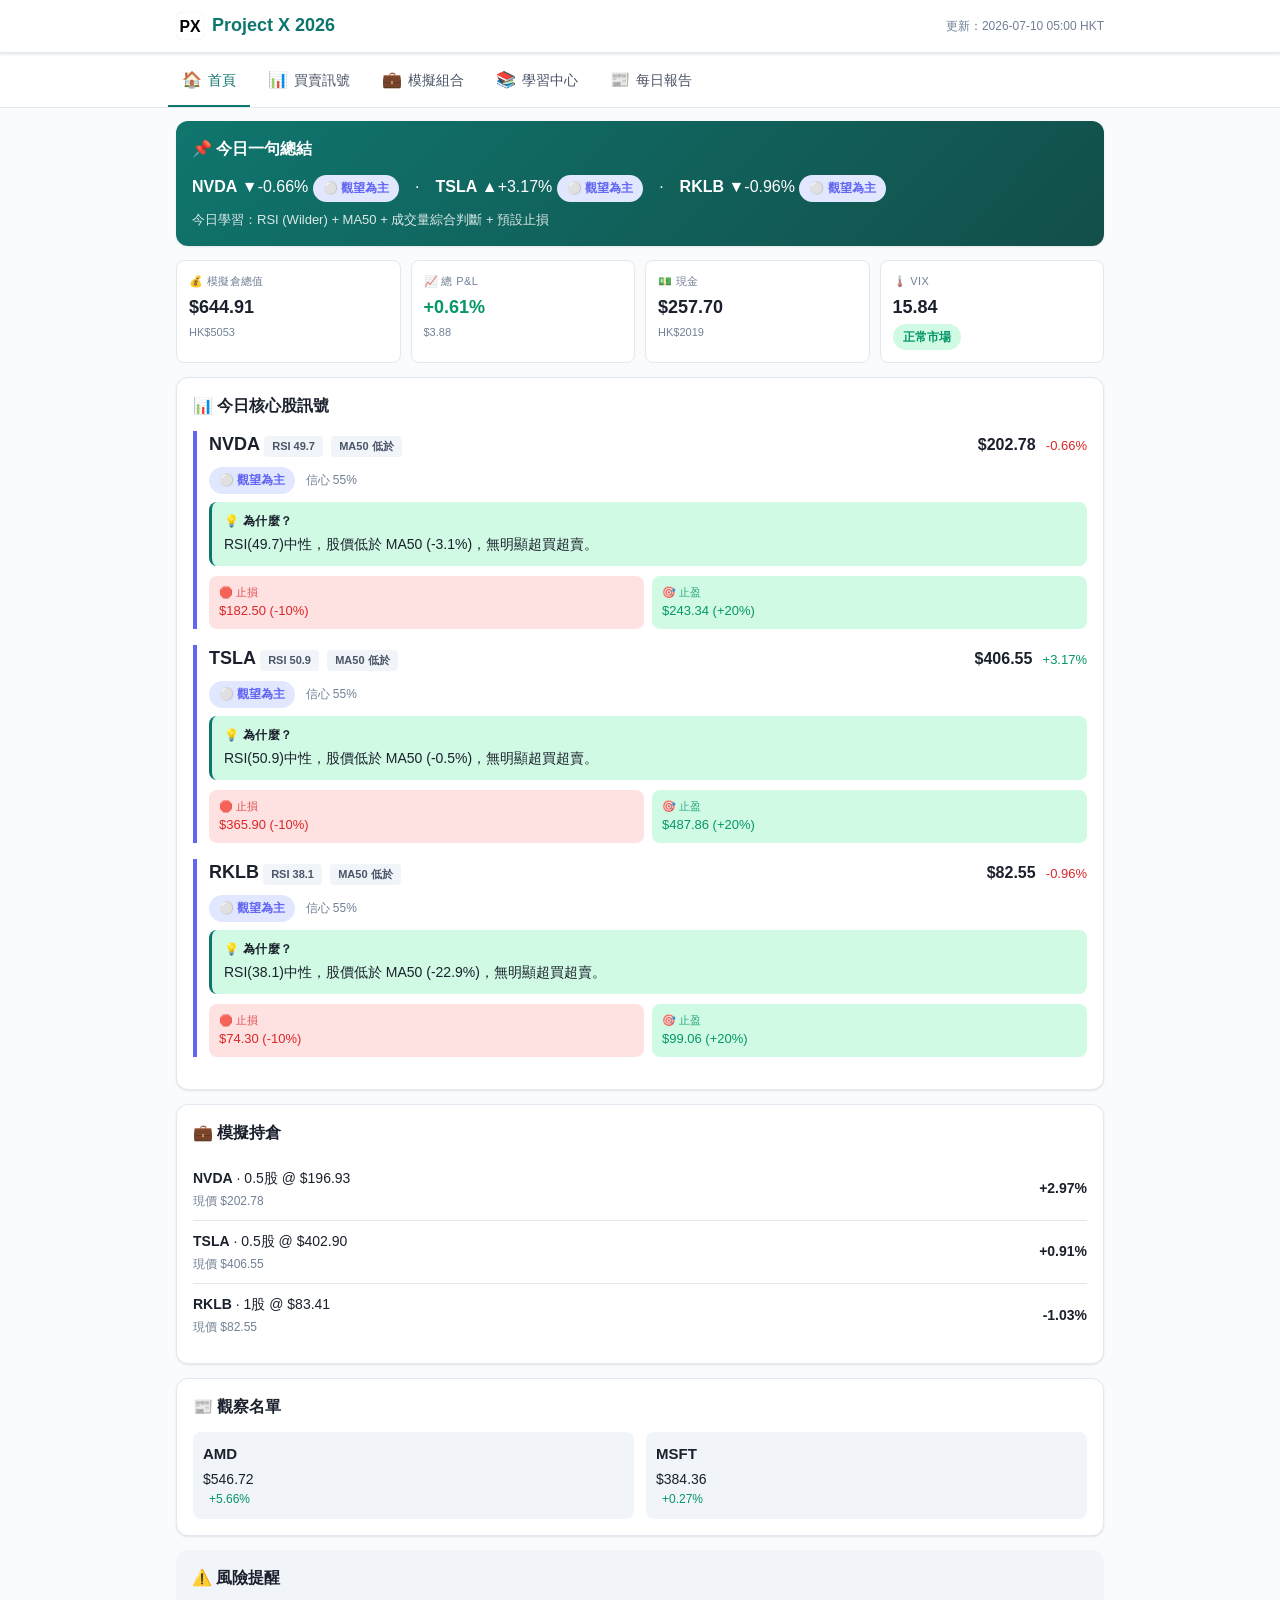
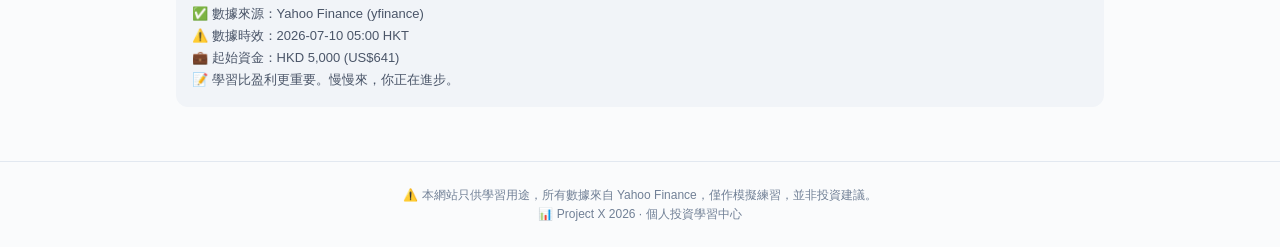
==== commit 9a0aad79: "fix: PWA banner !important rules + center 280px box + button 50% width + CSS preload" ====
--- a/index.html
+++ b/index.html
@@ -20,6 +20,7 @@
 
 <title>Project X 2026 - 個人投資中心</title>
 <link rel="stylesheet" href="css/style.css">
+<link rel="stylesheet" href="css/pwa-install.css">
 </head>
 <body>
 
--- a/css/pwa-install.css
+++ b/css/pwa-install.css
@@ -0,0 +1,98 @@
+/* PWA Install Banner - centered compact design */
+.pwa-banner {
+  position: fixed !important;
+  bottom: 16px !important;
+  left: 50% !important;
+  right: auto !important;
+  transform: translateX(-50%) !important;
+  width: 280px !important;
+  max-width: calc(100% - 32px) !important;
+  background: #ffffff !important;
+  border: 1px solid #e2e8f0 !important;
+  border-radius: 16px !important;
+  padding: 16px 14px 14px !important;
+  box-shadow: 0 6px 20px rgba(0, 0, 0, 0.15) !important;
+  z-index: 1000 !important;
+  display: flex !important;
+  flex-direction: column !important;
+  align-items: center !important;
+  text-align: center !important;
+  font-family: -apple-system, BlinkMacSystemFont, "PingFang HK", "Microsoft JhengHei", "Noto Sans TC", sans-serif !important;
+  color: #1a202c !important;
+  box-sizing: border-box !important;
+  animation: slideUp 0.3s ease-out !important;
+}
+
+@keyframes slideUp {
+  from { transform: translate(-50%, 20px); opacity: 0; }
+  to { transform: translate(-50%, 0); opacity: 1; }
+}
+
+.pwa-banner-icon {
+  width: 44px !important;
+  height: 44px !important;
+  flex-shrink: 0 !important;
+  border-radius: 10px !important;
+  background: #ffffff !important;
+  border: 1px solid #e2e8f0 !important;
+  display: flex !important;
+  align-items: center !important;
+  justify-content: center !important;
+  font-family: Arial Black, Arial, sans-serif !important;
+  font-weight: 900 !important;
+  font-size: 18px !important;
+  color: #000000 !important;
+  line-height: 1 !important;
+  margin: 0 auto 10px !important;
+  box-shadow: 0 1px 3px rgba(0, 0, 0, 0.06) !important;
+}
+
+.pwa-banner-text {
+  margin-bottom: 12px !important;
+  line-height: 1.4 !important;
+  width: 100% !important;
+}
+
+.pwa-banner-text strong {
+  display: block !important;
+  font-size: 14px !important;
+  color: #1a202c !important;
+  font-weight: 600 !important;
+  margin-bottom: 2px !important;
+}
+
+.pwa-banner-text small {
+  font-size: 12px !important;
+  color: #718096 !important;
+  line-height: 1.5 !important;
+  display: block !important;
+}
+
+.pwa-banner-actions {
+  width: 100% !important;
+  display: flex !important;
+  justify-content: center !important;
+}
+
+.pwa-banner-btn {
+  border: none !important;
+  padding: 10px 24px !important;
+  border-radius: 8px !important;
+  font-size: 14px !important;
+  font-weight: 600 !important;
+  cursor: pointer !important;
+  font-family: inherit !important;
+  background: #000000 !important;
+  color: #ffffff !important;
+  width: 50% !important;
+  display: block !important;
+  margin: 0 auto !important;
+}
+
+.pwa-banner-btn:hover {
+  background: #1a1a1a !important;
+}
+
+.pwa-banner.hidden {
+  display: none !important;
+}
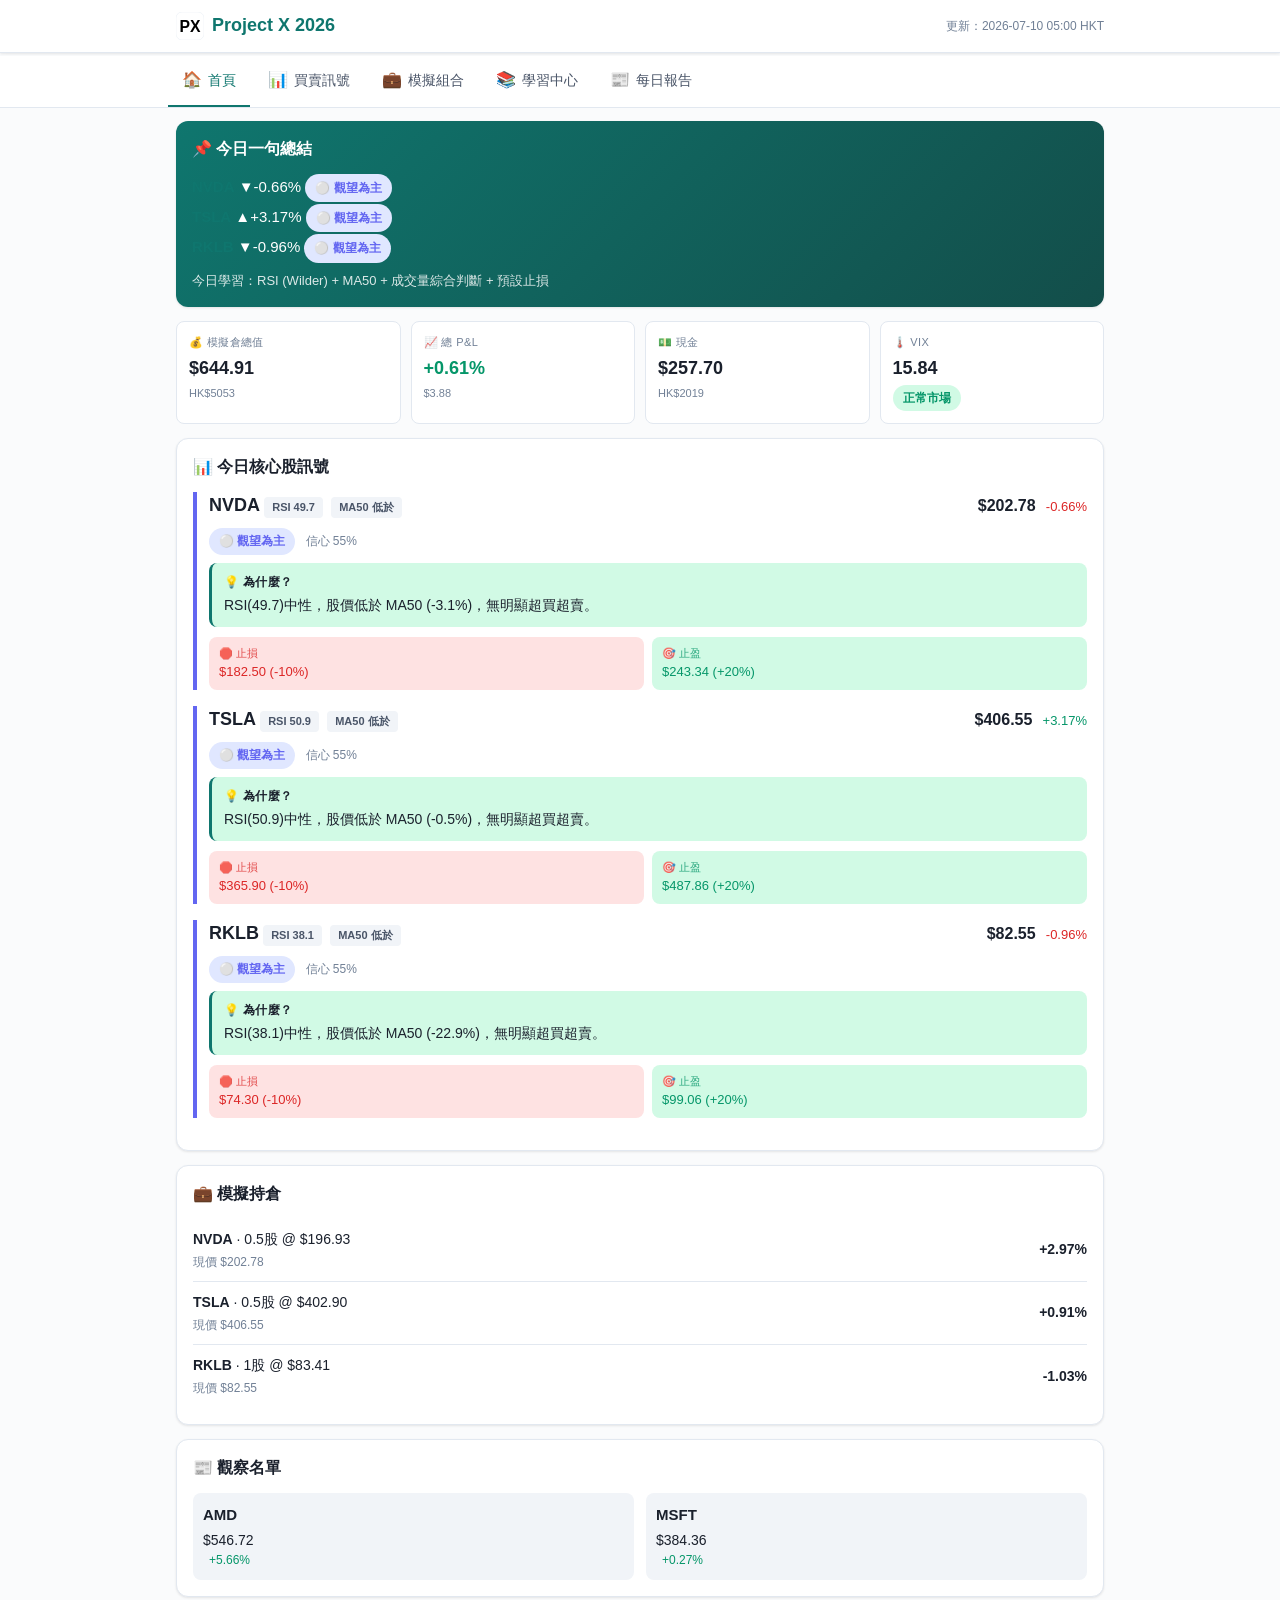
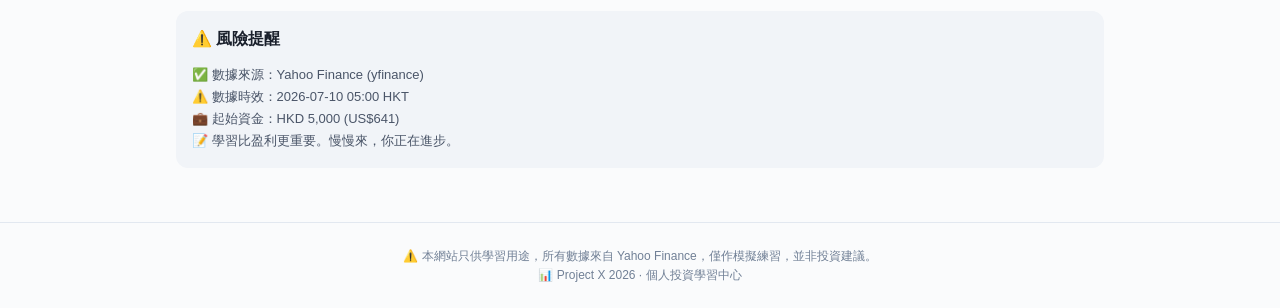
==== commit 16468230: "feat: 今日一句總結 NVDA/TSLA/RKLB 分 3 行 (每隻股獨立 line)" ====
--- a/index.html
+++ b/index.html
@@ -101,8 +101,8 @@
   const oneLiners = daily.signals.map(s => {
     const cls = signalClass(s.signal);
     const arrow = s.change_pct > 0 ? '▲' : s.change_pct < 0 ? '▼' : '━';
-    return `<strong>${s.ticker}</strong> ${arrow}${formatPct(s.change_pct)} <span class="signal signal-${cls}">${signalText(s.signal)}</span>`;
-  }).join('　·　');
+    return `<div style="font-size:15px;line-height:1.7;margin:2px 0"><strong style="color:#0f766e">${s.ticker}</strong> ${arrow}${formatPct(s.change_pct)} <span class="signal signal-${cls}">${signalText(s.signal)}</span></div>`;
+  }).join('');
 
   const posList = (portfolio.positions || []).map(p => {
     const pnl = p.pnl_pct || 0;
@@ -119,7 +119,7 @@
   document.getElementById('content').innerHTML = `
     <div class="card" style="background:linear-gradient(135deg,#0f766e 0%,#134e4a 100%);color:white;border:none">
       <h2 style="color:white">📌 今日一句總結</h2>
-      <p style="font-size:16px;line-height:1.6">${oneLiners}</p>
+      <p style="font-size:16px;line-height:1.6;margin:0">${oneLiners}</p>
       <p style="font-size:13px;margin-top:8px;opacity:0.85">${daily.learning_focus || ''}</p>
     </div>
 
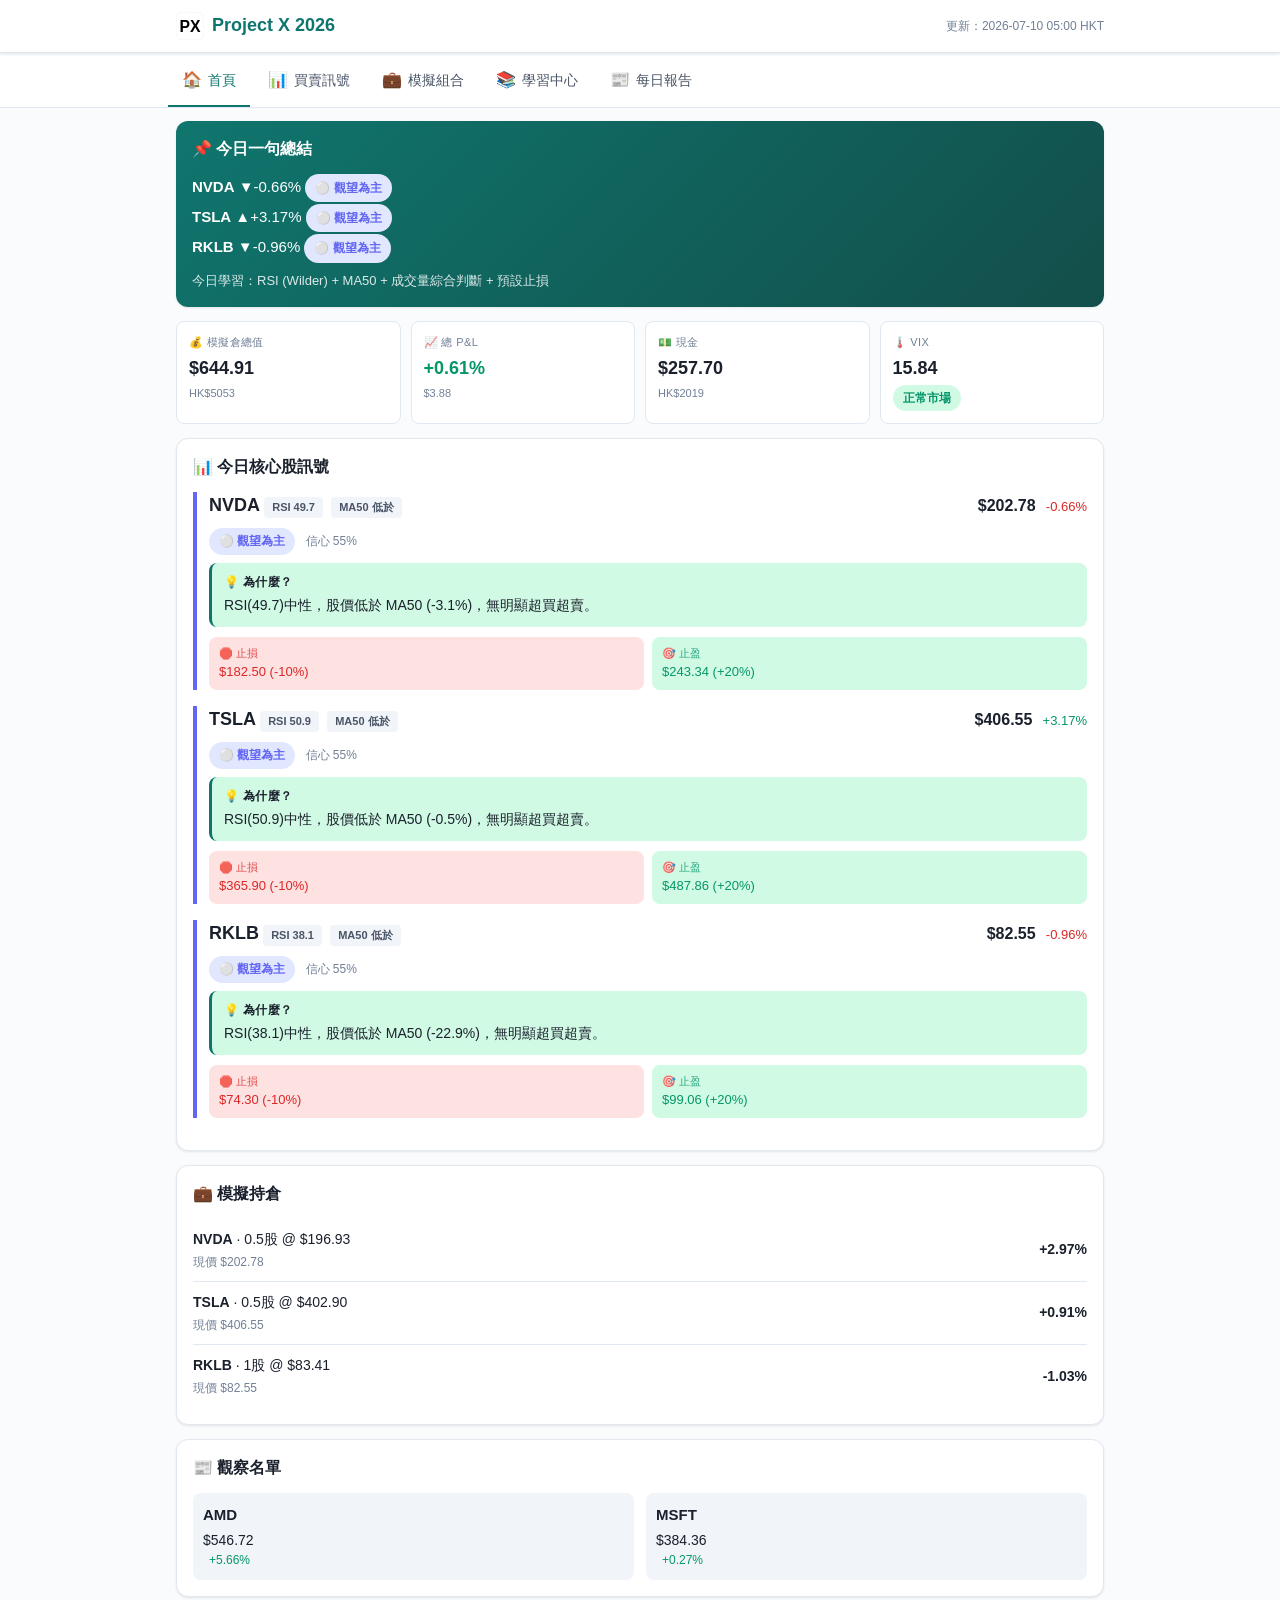
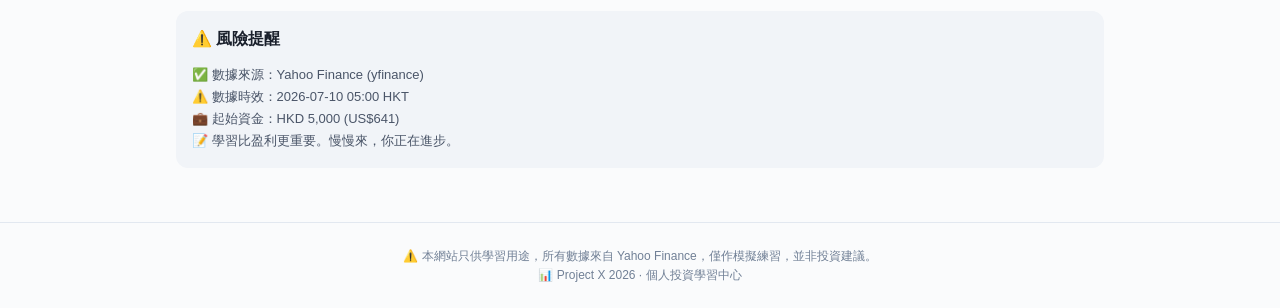
==== commit 0a175a2a: "fix: 今日一句總結 stock name 用白色 (避免同藍綠底色撞色)" ====
--- a/index.html
+++ b/index.html
@@ -101,7 +101,7 @@
   const oneLiners = daily.signals.map(s => {
     const cls = signalClass(s.signal);
     const arrow = s.change_pct > 0 ? '▲' : s.change_pct < 0 ? '▼' : '━';
-    return `<div style="font-size:15px;line-height:1.7;margin:2px 0"><strong style="color:#0f766e">${s.ticker}</strong> ${arrow}${formatPct(s.change_pct)} <span class="signal signal-${cls}">${signalText(s.signal)}</span></div>`;
+    return `<div style="font-size:15px;line-height:1.7;margin:2px 0;color:#ffffff"><strong style="color:#ffffff">${s.ticker}</strong> ${arrow}${formatPct(s.change_pct)} <span class="signal signal-${cls}">${signalText(s.signal)}</span></div>`;
   }).join('');
 
   const posList = (portfolio.positions || []).map(p => {
